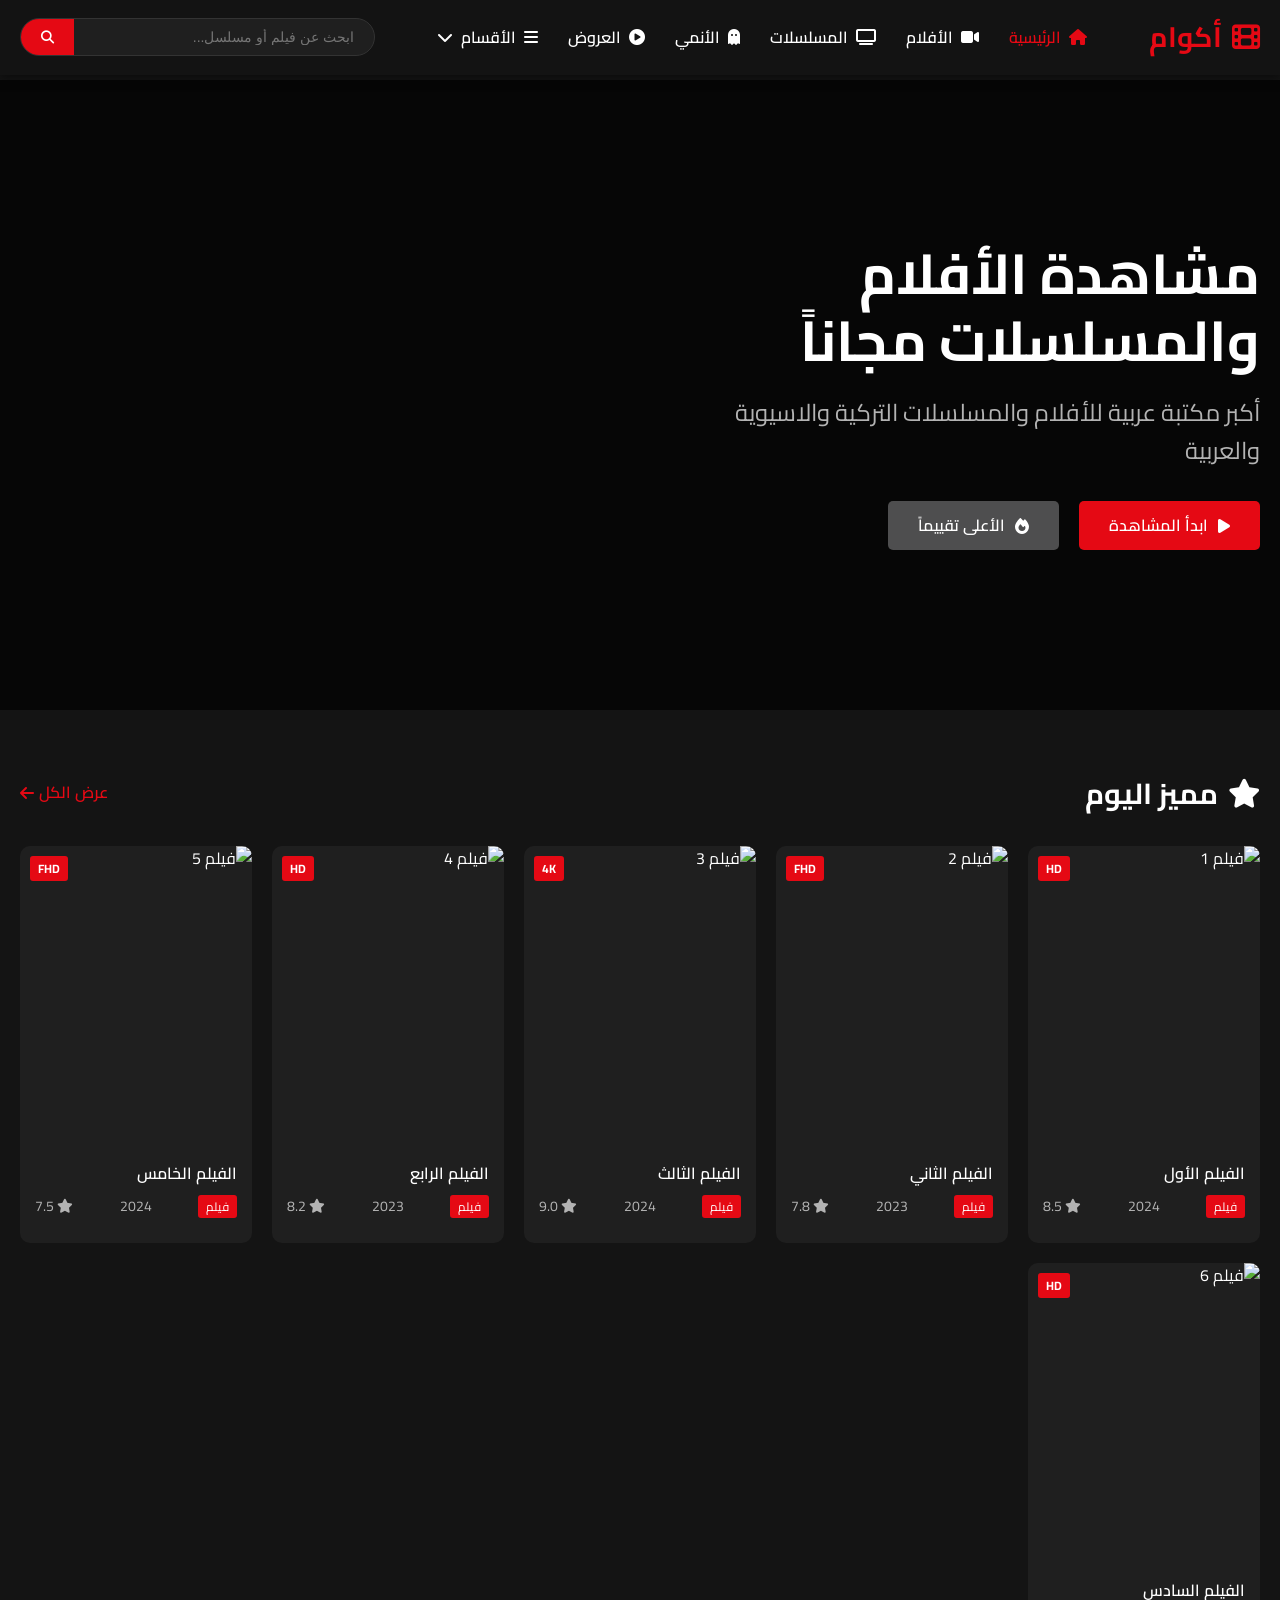
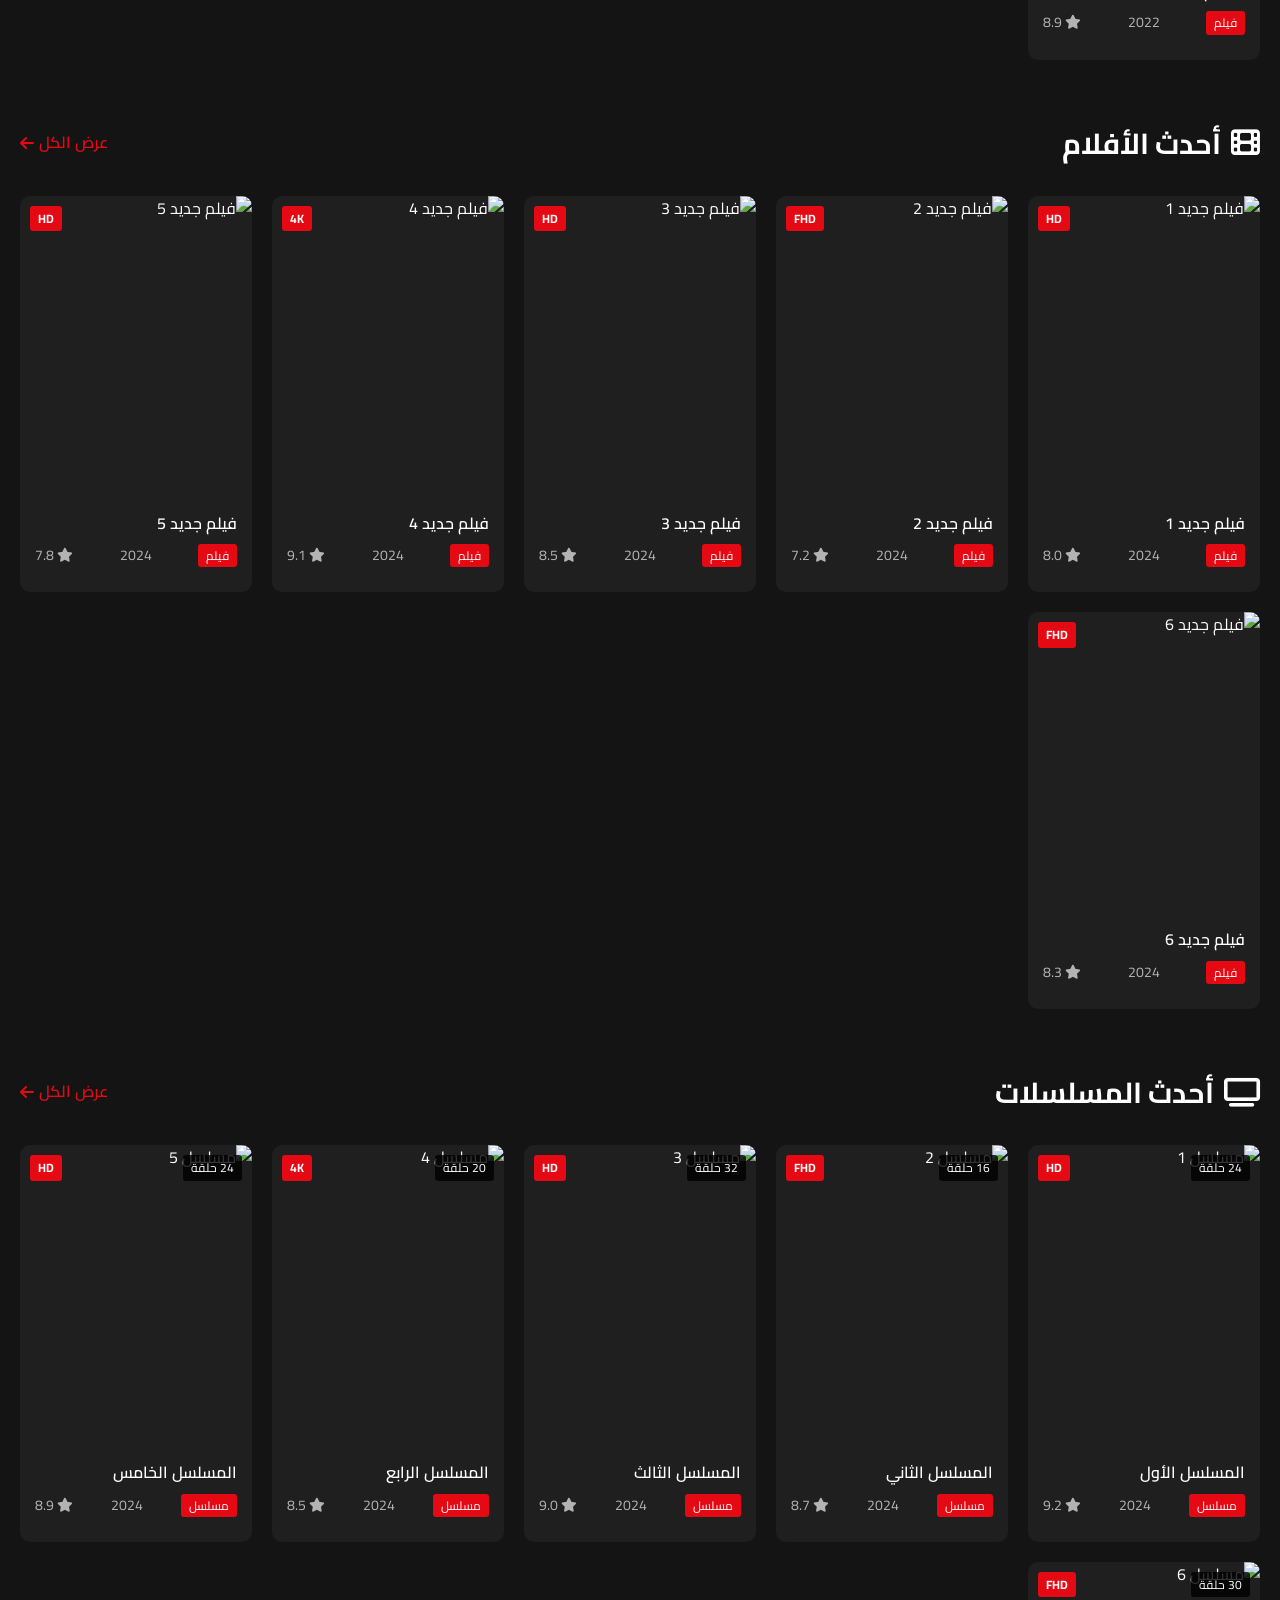
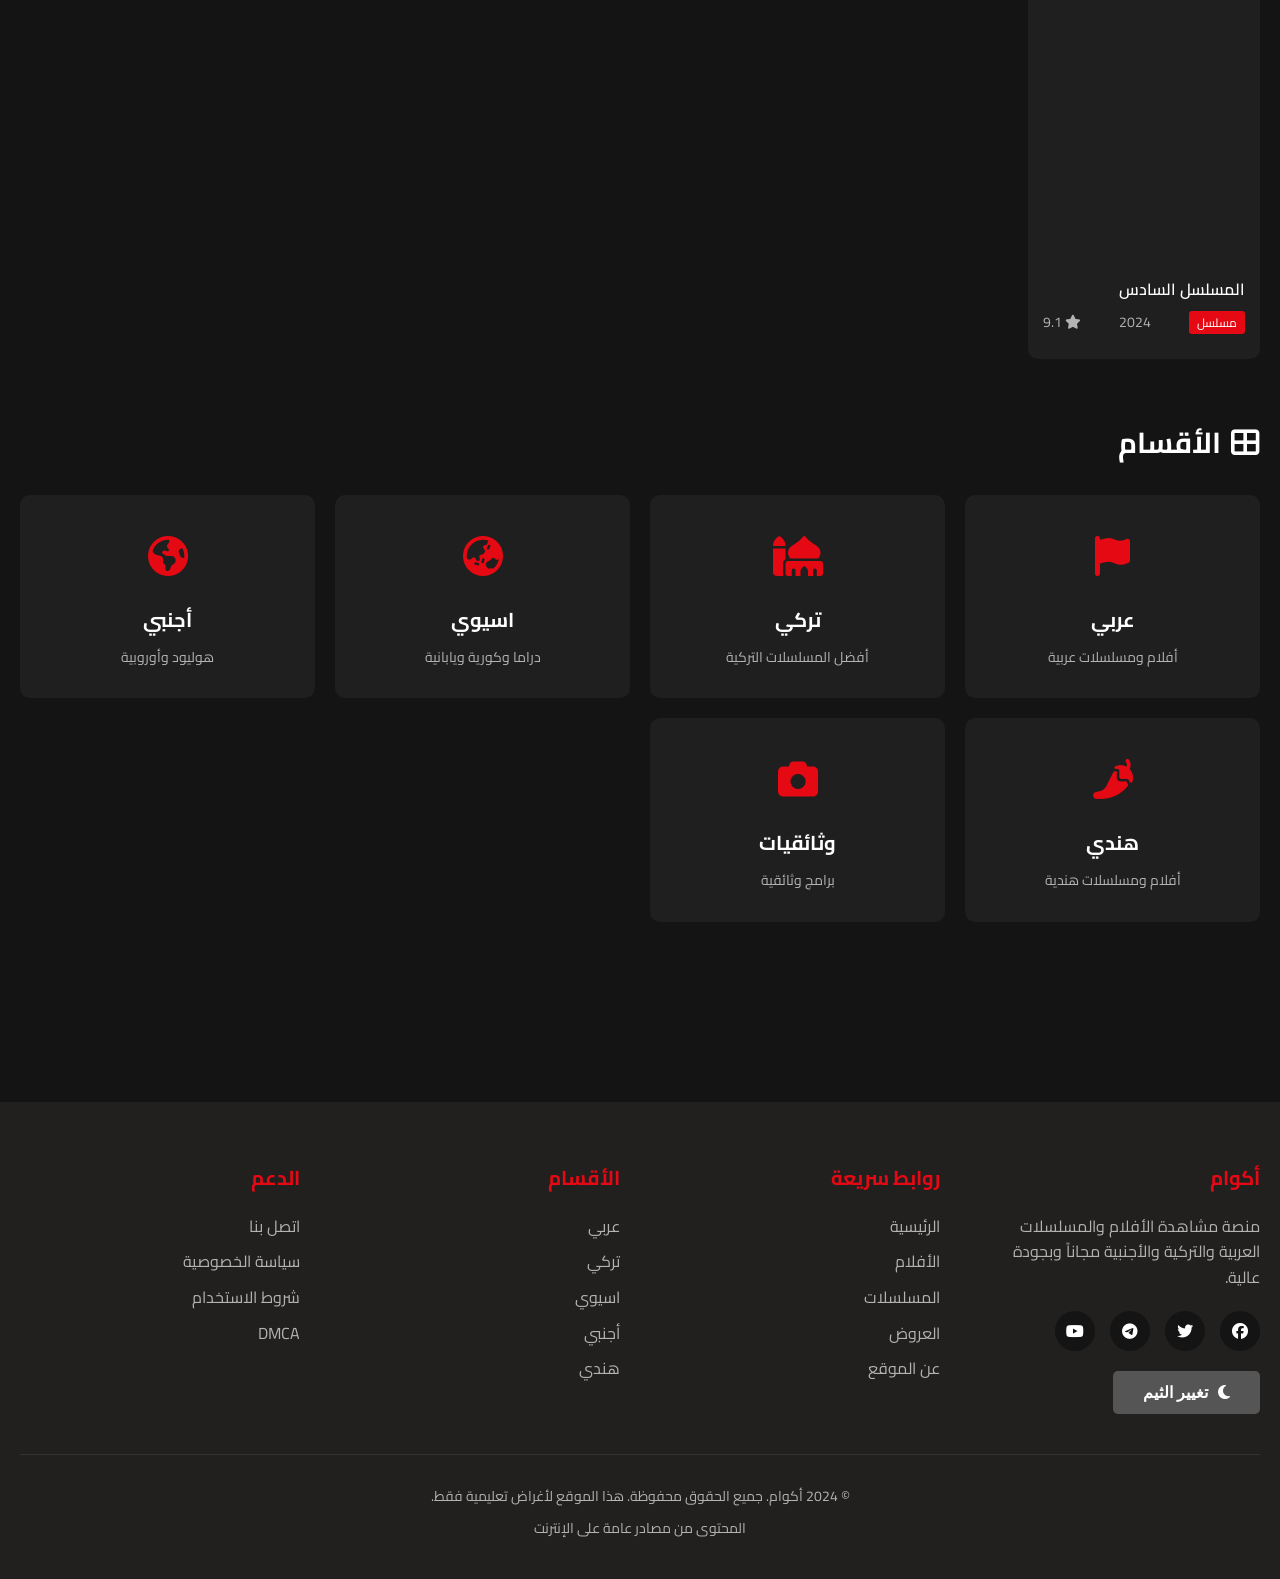
==== index.html @ c6c0f763 "Add files via upload" ====
<!DOCTYPE html>
<html lang="ar" dir="rtl">
<head>
    <meta charset="UTF-8">
    <meta name="viewport" content="width=device-width, initial-scale=1.0">
    <title>أكوام - مشاهدة الأفلام والمسلسلات مجاناً</title>
    <link rel="stylesheet" href="css/style.css">
    <link rel="stylesheet" href="css/responsive.css">
    <link rel="stylesheet" href="https://cdnjs.cloudflare.com/ajax/libs/font-awesome/6.4.0/css/all.min.css">
    <link href="https://fonts.googleapis.com/css2?family=Cairo:wght@300;400;600;700&display=swap" rel="stylesheet">
    <link rel="icon" href="assets/images/favicon.ico" type="image/x-icon">
</head>
<body>
    <!-- Header -->
    <header class="header">
        <nav class="navbar">
            <div class="container">
                <div class="nav-brand">
                    <a href="index.html" class="logo">
                        <i class="fas fa-film"></i>
                        <span>أكوام</span>
                    </a>
                </div>
                
                <div class="nav-menu">
                    <ul class="nav-links">
                        <li><a href="index.html" class="active"><i class="fas fa-home"></i> الرئيسية</a></li>
                        <li><a href="movies.html"><i class="fas fa-video"></i> الأفلام</a></li>
                        <li><a href="series.html"><i class="fas fa-tv"></i> المسلسلات</a></li>
                        <li><a href="anime.html"><i class="fas fa-ghost"></i> الأنمي</a></li>
                        <li><a href="shows.html"><i class="fas fa-play-circle"></i> العروض</a></li>
                        <li class="dropdown">
                            <a href="#"><i class="fas fa-bars"></i> الأقسام <i class="fas fa-chevron-down"></i></a>
                            <div class="dropdown-content">
                                <a href="category.html?cat=arabic">عربي</a>
                                <a href="category.html?cat=turkish">تركي</a>
                                <a href="category.html?cat=asian">اسيوي</a>
                                <a href="category.html?cat=foreign">أجنبي</a>
                                <a href="category.html?cat=indian">هندي</a>
                            </div>
                        </li>
                    </ul>
                </div>
                
                <div class="nav-search">
                    <div class="search-box">
                        <input type="text" id="searchInput" placeholder="ابحث عن فيلم أو مسلسل...">
                        <button onclick="search()"><i class="fas fa-search"></i></button>
                    </div>
                </div>
                
                <button class="mobile-toggle" onclick="toggleMenu()">
                    <i class="fas fa-bars"></i>
                </button>
            </div>
        </nav>
    </header>

    <!-- Hero Section -->
    <section class="hero">
        <div class="hero-slider">
            <div class="slide active">
                <div class="slide-content">
                    <h1 class="hero-title">مشاهدة الأفلام والمسلسلات مجاناً</h1>
                    <p class="hero-subtitle">أكبر مكتبة عربية للأفلام والمسلسلات التركية والاسيوية والعربية</p>
                    <div class="hero-buttons">
                        <a href="movies.html" class="btn btn-primary"><i class="fas fa-play"></i> ابدأ المشاهدة</a>
                        <a href="#trending" class="btn btn-secondary"><i class="fas fa-fire"></i> الأعلى تقييماً</a>
                    </div>
                </div>
            </div>
        </div>
    </section>

    <!-- Main Content -->
    <main class="main-content">
        <div class="container">
            <!-- Featured Movies -->
            <section class="section">
                <div class="section-header">
                    <h2 class="section-title"><i class="fas fa-star"></i> مميز اليوم</h2>
                    <a href="movies.html?filter=featured" class="view-all">عرض الكل <i class="fas fa-arrow-left"></i></a>
                </div>
                <div class="movies-grid">
                    <!-- Movie 1 -->
                    <div class="movie-card">
                        <a href="watch.html?id=1">
                            <div class="movie-poster">
                                <img src="https://via.placeholder.com/300x450/CCCCCC/333333?text=فيلم+1" alt="فيلم 1">
                                <div class="movie-overlay">
                                    <i class="fas fa-play"></i>
                                </div>
                                <span class="movie-quality">HD</span>
                            </div>
                            <div class="movie-info">
                                <h3 class="movie-title">الفيلم الأول</h3>
                                <div class="movie-meta">
                                    <span class="movie-type">فيلم</span>
                                    <span>2024</span>
                                    <span><i class="fas fa-star"></i> 8.5</span>
                                </div>
                            </div>
                        </a>
                    </div>
                    
                    <!-- Movie 2 -->
                    <div class="movie-card">
                        <a href="watch.html?id=2">
                            <div class="movie-poster">
                                <img src="https://via.placeholder.com/300x450/CCCCCC/333333?text=فيلم+2" alt="فيلم 2">
                                <div class="movie-overlay">
                                    <i class="fas fa-play"></i>
                                </div>
                                <span class="movie-quality">FHD</span>
                            </div>
                            <div class="movie-info">
                                <h3 class="movie-title">الفيلم الثاني</h3>
                                <div class="movie-meta">
                                    <span class="movie-type">فيلم</span>
                                    <span>2023</span>
                                    <span><i class="fas fa-star"></i> 7.8</span>
                                </div>
                            </div>
                        </a>
                    </div>
                    
                    <!-- Movie 3 -->
                    <div class="movie-card">
                        <a href="watch.html?id=3">
                            <div class="movie-poster">
                                <img src="https://via.placeholder.com/300x450/CCCCCC/333333?text=فيلم+3" alt="فيلم 3">
                                <div class="movie-overlay">
                                    <i class="fas fa-play"></i>
                                </div>
                                <span class="movie-quality">4K</span>
                            </div>
                            <div class="movie-info">
                                <h3 class="movie-title">الفيلم الثالث</h3>
                                <div class="movie-meta">
                                    <span class="movie-type">فيلم</span>
                                    <span>2024</span>
                                    <span><i class="fas fa-star"></i> 9.0</span>
                                </div>
                            </div>
                        </a>
                    </div>
                    
                    <!-- Movie 4 -->
                    <div class="movie-card">
                        <a href="watch.html?id=4">
                            <div class="movie-poster">
                                <img src="https://via.placeholder.com/300x450/CCCCCC/333333?text=فيلم+4" alt="فيلم 4">
                                <div class="movie-overlay">
                                    <i class="fas fa-play"></i>
                                </div>
                                <span class="movie-quality">HD</span>
                            </div>
                            <div class="movie-info">
                                <h3 class="movie-title">الفيلم الرابع</h3>
                                <div class="movie-meta">
                                    <span class="movie-type">فيلم</span>
                                    <span>2023</span>
                                    <span><i class="fas fa-star"></i> 8.2</span>
                                </div>
                            </div>
                        </a>
                    </div>
                    
                    <!-- Movie 5 -->
                    <div class="movie-card">
                        <a href="watch.html?id=5">
                            <div class="movie-poster">
                                <img src="https://via.placeholder.com/300x450/CCCCCC/333333?text=فيلم+5" alt="فيلم 5">
                                <div class="movie-overlay">
                                    <i class="fas fa-play"></i>
                                </div>
                                <span class="movie-quality">FHD</span>
                            </div>
                            <div class="movie-info">
                                <h3 class="movie-title">الفيلم الخامس</h3>
                                <div class="movie-meta">
                                    <span class="movie-type">فيلم</span>
                                    <span>2024</span>
                                    <span><i class="fas fa-star"></i> 7.5</span>
                                </div>
                            </div>
                        </a>
                    </div>
                    
                    <!-- Movie 6 -->
                    <div class="movie-card">
                        <a href="watch.html?id=6">
                            <div class="movie-poster">
                                <img src="https://via.placeholder.com/300x450/CCCCCC/333333?text=فيلم+6" alt="فيلم 6">
                                <div class="movie-overlay">
                                    <i class="fas fa-play"></i>
                                </div>
                                <span class="movie-quality">HD</span>
                            </div>
                            <div class="movie-info">
                                <h3 class="movie-title">الفيلم السادس</h3>
                                <div class="movie-meta">
                                    <span class="movie-type">فيلم</span>
                                    <span>2022</span>
                                    <span><i class="fas fa-star"></i> 8.9</span>
                                </div>
                            </div>
                        </a>
                    </div>
                </div>
            </section>

            <!-- Latest Movies -->
            <section class="section">
                <div class="section-header">
                    <h2 class="section-title"><i class="fas fa-film"></i> أحدث الأفلام</h2>
                    <a href="movies.html" class="view-all">عرض الكل <i class="fas fa-arrow-left"></i></a>
                </div>
                <div class="movies-grid">
                    <!-- Repeat 6 movie cards similar to above -->
                    <div class="movie-card">
                        <a href="watch.html?id=7">
                            <div class="movie-poster">
                                <img src="https://via.placeholder.com/300x450/CCCCCC/333333?text=فيلم+جديد+1" alt="فيلم جديد 1">
                                <div class="movie-overlay">
                                    <i class="fas fa-play"></i>
                                </div>
                                <span class="movie-quality">HD</span>
                            </div>
                            <div class="movie-info">
                                <h3 class="movie-title">فيلم جديد 1</h3>
                                <div class="movie-meta">
                                    <span class="movie-type">فيلم</span>
                                    <span>2024</span>
                                    <span><i class="fas fa-star"></i> 8.0</span>
                                </div>
                            </div>
                        </a>
                    </div>
                    
                    <div class="movie-card">
                        <a href="watch.html?id=8">
                            <div class="movie-poster">
                                <img src="https://via.placeholder.com/300x450/CCCCCC/333333?text=فيلم+جديد+2" alt="فيلم جديد 2">
                                <div class="movie-overlay">
                                    <i class="fas fa-play"></i>
                                </div>
                                <span class="movie-quality">FHD</span>
                            </div>
                            <div class="movie-info">
                                <h3 class="movie-title">فيلم جديد 2</h3>
                                <div class="movie-meta">
                                    <span class="movie-type">فيلم</span>
                                    <span>2024</span>
                                    <span><i class="fas fa-star"></i> 7.2</span>
                                </div>
                            </div>
                        </a>
                    </div>
                    
                    <div class="movie-card">
                        <a href="watch.html?id=9">
                            <div class="movie-poster">
                                <img src="https://via.placeholder.com/300x450/CCCCCC/333333?text=فيلم+جديد+3" alt="فيلم جديد 3">
                                <div class="movie-overlay">
                                    <i class="fas fa-play"></i>
                                </div>
                                <span class="movie-quality">HD</span>
                            </div>
                            <div class="movie-info">
                                <h3 class="movie-title">فيلم جديد 3</h3>
                                <div class="movie-meta">
                                    <span class="movie-type">فيلم</span>
                                    <span>2024</span>
                                    <span><i class="fas fa-star"></i> 8.5</span>
                                </div>
                            </div>
                        </a>
                    </div>
                    
                    <div class="movie-card">
                        <a href="watch.html?id=10">
                            <div class="movie-poster">
                                <img src="https://via.placeholder.com/300x450/CCCCCC/333333?text=فيلم+جديد+4" alt="فيلم جديد 4">
                                <div class="movie-overlay">
                                    <i class="fas fa-play"></i>
                                </div>
                                <span class="movie-quality">4K</span>
                            </div>
                            <div class="movie-info">
                                <h3 class="movie-title">فيلم جديد 4</h3>
                                <div class="movie-meta">
                                    <span class="movie-type">فيلم</span>
                                    <span>2024</span>
                                    <span><i class="fas fa-star"></i> 9.1</span>
                                </div>
                            </div>
                        </a>
                    </div>
                    
                    <div class="movie-card">
                        <a href="watch.html?id=11">
                            <div class="movie-poster">
                                <img src="https://via.placeholder.com/300x450/CCCCCC/333333?text=فيلم+جديد+5" alt="فيلم جديد 5">
                                <div class="movie-overlay">
                                    <i class="fas fa-play"></i>
                                </div>
                                <span class="movie-quality">HD</span>
                            </div>
                            <div class="movie-info">
                                <h3 class="movie-title">فيلم جديد 5</h3>
                                <div class="movie-meta">
                                    <span class="movie-type">فيلم</span>
                                    <span>2024</span>
                                    <span><i class="fas fa-star"></i> 7.8</span>
                                </div>
                            </div>
                        </a>
                    </div>
                    
                    <div class="movie-card">
                        <a href="watch.html?id=12">
                            <div class="movie-poster">
                                <img src="https://via.placeholder.com/300x450/CCCCCC/333333?text=فيلم+جديد+6" alt="فيلم جديد 6">
                                <div class="movie-overlay">
                                    <i class="fas fa-play"></i>
                                </div>
                                <span class="movie-quality">FHD</span>
                            </div>
                            <div class="movie-info">
                                <h3 class="movie-title">فيلم جديد 6</h3>
                                <div class="movie-meta">
                                    <span class="movie-type">فيلم</span>
                                    <span>2024</span>
                                    <span><i class="fas fa-star"></i> 8.3</span>
                                </div>
                            </div>
                        </a>
                    </div>
                </div>
            </section>

            <!-- Latest Series -->
            <section class="section">
                <div class="section-header">
                    <h2 class="section-title"><i class="fas fa-tv"></i> أحدث المسلسلات</h2>
                    <a href="series.html" class="view-all">عرض الكل <i class="fas fa-arrow-left"></i></a>
                </div>
                <div class="movies-grid">
                    <!-- Series cards similar to movies -->
                    <div class="movie-card">
                        <a href="watch.html?id=13">
                            <div class="movie-poster">
                                <img src="https://via.placeholder.com/300x450/CCCCCC/333333?text=مسلسل+1" alt="مسلسل 1">
                                <div class="movie-overlay">
                                    <i class="fas fa-play"></i>
                                </div>
                                <span class="movie-quality">HD</span>
                                <span class="movie-episodes">24 حلقة</span>
                            </div>
                            <div class="movie-info">
                                <h3 class="movie-title">المسلسل الأول</h3>
                                <div class="movie-meta">
                                    <span class="movie-type">مسلسل</span>
                                    <span>2024</span>
                                    <span><i class="fas fa-star"></i> 9.2</span>
                                </div>
                            </div>
                        </a>
                    </div>
                    
                    <div class="movie-card">
                        <a href="watch.html?id=14">
                            <div class="movie-poster">
                                <img src="https://via.placeholder.com/300x450/CCCCCC/333333?text=مسلسل+2" alt="مسلسل 2">
                                <div class="movie-overlay">
                                    <i class="fas fa-play"></i>
                                </div>
                                <span class="movie-quality">FHD</span>
                                <span class="movie-episodes">16 حلقة</span>
                            </div>
                            <div class="movie-info">
                                <h3 class="movie-title">المسلسل الثاني</h3>
                                <div class="movie-meta">
                                    <span class="movie-type">مسلسل</span>
                                    <span>2024</span>
                                    <span><i class="fas fa-star"></i> 8.7</span>
                                </div>
                            </div>
                        </a>
                    </div>
                    
                    <div class="movie-card">
                        <a href="watch.html?id=15">
                            <div class="movie-poster">
                                <img src="https://via.placeholder.com/300x450/CCCCCC/333333?text=مسلسل+3" alt="مسلسل 3">
                                <div class="movie-overlay">
                                    <i class="fas fa-play"></i>
                                </div>
                                <span class="movie-quality">HD</span>
                                <span class="movie-episodes">32 حلقة</span>
                            </div>
                            <div class="movie-info">
                                <h3 class="movie-title">المسلسل الثالث</h3>
                                <div class="movie-meta">
                                    <span class="movie-type">مسلسل</span>
                                    <span>2024</span>
                                    <span><i class="fas fa-star"></i> 9.0</span>
                                </div>
                            </div>
                        </a>
                    </div>
                    
                    <div class="movie-card">
                        <a href="watch.html?id=16">
                            <div class="movie-poster">
                                <img src="https://via.placeholder.com/300x450/CCCCCC/333333?text=مسلسل+4" alt="مسلسل 4">
                                <div class="movie-overlay">
                                    <i class="fas fa-play"></i>
                                </div>
                                <span class="movie-quality">4K</span>
                                <span class="movie-episodes">20 حلقة</span>
                            </div>
                            <div class="movie-info">
                                <h3 class="movie-title">المسلسل الرابع</h3>
                                <div class="movie-meta">
                                    <span class="movie-type">مسلسل</span>
                                    <span>2024</span>
                                    <span><i class="fas fa-star"></i> 8.5</span>
                                </div>
                            </div>
                        </a>
                    </div>
                    
                    <div class="movie-card">
                        <a href="watch.html?id=17">
                            <div class="movie-poster">
                                <img src="https://via.placeholder.com/300x450/CCCCCC/333333?text=مسلسل+5" alt="مسلسل 5">
                                <div class="movie-overlay">
                                    <i class="fas fa-play"></i>
                                </div>
                                <span class="movie-quality">HD</span>
                                <span class="movie-episodes">24 حلقة</span>
                            </div>
                            <div class="movie-info">
                                <h3 class="movie-title">المسلسل الخامس</h3>
                                <div class="movie-meta">
                                    <span class="movie-type">مسلسل</span>
                                    <span>2024</span>
                                    <span><i class="fas fa-star"></i> 8.9</span>
                                </div>
                            </div>
                        </a>
                    </div>
                    
                    <div class="movie-card">
                        <a href="watch.html?id=18">
                            <div class="movie-poster">
                                <img src="https://via.placeholder.com/300x450/CCCCCC/333333?text=مسلسل+6" alt="مسلسل 6">
                                <div class="movie-overlay">
                                    <i class="fas fa-play"></i>
                                </div>
                                <span class="movie-quality">FHD</span>
                                <span class="movie-episodes">30 حلقة</span>
                            </div>
                            <div class="movie-info">
                                <h3 class="movie-title">المسلسل السادس</h3>
                                <div class="movie-meta">
                                    <span class="movie-type">مسلسل</span>
                                    <span>2024</span>
                                    <span><i class="fas fa-star"></i> 9.1</span>
                                </div>
                            </div>
                        </a>
                    </div>
                </div>
            </section>

            <!-- Categories -->
            <section class="section">
                <div class="section-header">
                    <h2 class="section-title"><i class="fas fa-th-large"></i> الأقسام</h2>
                </div>
                <div class="categories-grid">
                    <a href="category.html?cat=arabic" class="category-card">
                        <div class="category-icon">
                            <i class="fas fa-flag"></i>
                        </div>
                        <h3>عربي</h3>
                        <p>أفلام ومسلسلات عربية</p>
                    </a>
                    
                    <a href="category.html?cat=turkish" class="category-card">
                        <div class="category-icon">
                            <i class="fas fa-mosque"></i>
                        </div>
                        <h3>تركي</h3>
                        <p>أفضل المسلسلات التركية</p>
                    </a>
                    
                    <a href="category.html?cat=asian" class="category-card">
                        <div class="category-icon">
                            <i class="fas fa-globe-asia"></i>
                        </div>
                        <h3>اسيوي</h3>
                        <p>دراما وكورية ويابانية</p>
                    </a>
                    
                    <a href="category.html?cat=foreign" class="category-card">
                        <div class="category-icon">
                            <i class="fas fa-globe-americas"></i>
                        </div>
                        <h3>أجنبي</h3>
                        <p>هوليود وأوروبية</p>
                    </a>
                    
                    <a href="category.html?cat=indian" class="category-card">
                        <div class="category-icon">
                            <i class="fas fa-pepper-hot"></i>
                        </div>
                        <h3>هندي</h3>
                        <p>أفلام ومسلسلات هندية</p>
                    </a>
                    
                    <a href="category.html?cat=documentary" class="category-card">
                        <div class="category-icon">
                            <i class="fas fa-camera"></i>
                        </div>
                        <h3>وثائقيات</h3>
                        <p>برامج وثائقية</p>
                    </a>
                </div>
            </section>
        </div>
    </main>

    <!-- Footer -->
    <footer class="footer">
        <div class="container">
            <div class="footer-content">
                <div class="footer-section">
                    <h3>أكوام</h3>
                    <p>منصة مشاهدة الأفلام والمسلسلات العربية والتركية والأجنبية مجاناً وبجودة عالية.</p>
                    <div class="social-links">
                        <a href="#"><i class="fab fa-facebook"></i></a>
                        <a href="#"><i class="fab fa-twitter"></i></a>
                        <a href="#"><i class="fab fa-telegram"></i></a>
                        <a href="#"><i class="fab fa-youtube"></i></a>
                    </div>
                </div>
                
                <div class="footer-section">
                    <h3>روابط سريعة</h3>
                    <ul>
                        <li><a href="index.html">الرئيسية</a></li>
                        <li><a href="movies.html">الأفلام</a></li>
                        <li><a href="series.html">المسلسلات</a></li>
                        <li><a href="shows.html">العروض</a></li>
                        <li><a href="about.html">عن الموقع</a></li>
                    </ul>
                </div>
                
                <div class="footer-section">
                    <h3>الأقسام</h3>
                    <ul>
                        <li><a href="category.html?cat=arabic">عربي</a></li>
                        <li><a href="category.html?cat=turkish">تركي</a></li>
                        <li><a href="category.html?cat=asian">اسيوي</a></li>
                        <li><a href="category.html?cat=foreign">أجنبي</a></li>
                        <li><a href="category.html?cat=indian">هندي</a></li>
                    </ul>
                </div>
                
                <div class="footer-section">
                    <h3>الدعم</h3>
                    <ul>
                        <li><a href="contact.html">اتصل بنا</a></li>
                        <li><a href="privacy.html">سياسة الخصوصية</a></li>
                        <li><a href="terms.html">شروط الاستخدام</a></li>
                        <li><a href="dmca.html">DMCA</a></li>
                    </ul>
                </div>
            </div>
            
            <div class="footer-bottom">
                <p>© 2024 أكوام. جميع الحقوق محفوظة. هذا الموقع لأغراض تعليمية فقط.</p>
                <p>المحتوى من مصادر عامة على الإنترنت</p>
            </div>
        </div>
    </footer>

    <!-- JavaScript -->
    <script src="js/main.js"></script>
    <script>
        // Simple search function
        function search() {
            const query = document.getElementById('searchInput').value;
            if (query.trim() !== '') {
                window.location.href = `search.html?q=${encodeURIComponent(query)}`;
            }
        }
        
        // Enter key search
        document.getElementById('searchInput').addEventListener('keypress', function(e) {
            if (e.key === 'Enter') {
                search();
            }
        });
    </script>
</body>
</html>
---- css/style.css ----
/* Reset & Base Styles */
* {
    margin: 0;
    padding: 0;
    box-sizing: border-box;
}

:root {
    --primary-color: #e50914;
    --primary-dark: #b81d24;
    --secondary-color: #221f1f;
    --text-color: #ffffff;
    --text-secondary: #b3b3b3;
    --bg-dark: #141414;
    --bg-light: #1f1f1f;
    --border-color: #333333;
    --success-color: #46d369;
    --font-family: 'Cairo', sans-serif;
}

body {
    font-family: var(--font-family);
    background-color: var(--bg-dark);
    color: var(--text-color);
    line-height: 1.6;
    direction: rtl;
}

.container {
    width: 100%;
    max-width: 1400px;
    margin: 0 auto;
    padding: 0 20px;
}

a {
    text-decoration: none;
    color: inherit;
}

ul {
    list-style: none;
}

/* Header & Navigation */
.header {
    background-color: rgba(20, 20, 20, 0.95);
    position: fixed;
    top: 0;
    width: 100%;
    z-index: 1000;
    box-shadow: 0 2px 10px rgba(0, 0, 0, 0.5);
}

.navbar {
    padding: 15px 0;
}

.navbar .container {
    display: flex;
    align-items: center;
    justify-content: space-between;
}

.logo {
    display: flex;
    align-items: center;
    text-decoration: none;
    color: var(--primary-color);
    font-size: 28px;
    font-weight: 700;
}

.logo i {
    margin-left: 10px;
}

.nav-links {
    display: flex;
    list-style: none;
    gap: 30px;
}

.nav-links a {
    color: var(--text-color);
    text-decoration: none;
    font-size: 16px;
    font-weight: 600;
    transition: color 0.3s;
    display: flex;
    align-items: center;
    gap: 8px;
}

.nav-links a:hover,
.nav-links a.active {
    color: var(--primary-color);
}

.dropdown {
    position: relative;
}

.dropdown-content {
    display: none;
    position: absolute;
    background-color: var(--bg-light);
    min-width: 200px;
    box-shadow: 0 8px 16px rgba(0,0,0,0.3);
    z-index: 1;
    border-radius: 5px;
    top: 100%;
    right: 0;
}

.dropdown-content a {
    color: var(--text-color);
    padding: 12px 16px;
    text-decoration: none;
    display: block;
    border-bottom: 1px solid var(--border-color);
}

.dropdown-content a:last-child {
    border-bottom: none;
}

.dropdown-content a:hover {
    background-color: var(--primary-color);
}

.dropdown:hover .dropdown-content {
    display: block;
}

.search-box {
    display: flex;
    background: var(--bg-light);
    border-radius: 30px;
    overflow: hidden;
    border: 1px solid var(--border-color);
}

.search-box input {
    background: transparent;
    border: none;
    padding: 10px 20px;
    color: var(--text-color);
    width: 300px;
    font-size: 14px;
}

.search-box input:focus {
    outline: none;
}

.search-box button {
    background: var(--primary-color);
    border: none;
    color: white;
    padding: 10px 20px;
    cursor: pointer;
    transition: background 0.3s;
}

.search-box button:hover {
    background: var(--primary-dark);
}

.mobile-toggle {
    display: none;
    background: none;
    border: none;
    color: var(--text-color);
    font-size: 24px;
    cursor: pointer;
    padding: 5px;
}

/* Hero Section */
.hero {
    margin-top: 80px;
    height: 70vh;
    min-height: 500px;
    background: linear-gradient(rgba(0,0,0,0.7), rgba(0,0,0,0.7)), url('https://via.placeholder.com/1920x800');
    background-size: cover;
    background-position: center;
    display: flex;
    align-items: center;
}

.hero-slider {
    width: 100%;
}

.slide {
    display: none;
}

.slide.active {
    display: block;
}

.slide-content {
    max-width: 600px;
    padding: 0 20px;
}

.hero-title {
    font-size: 3.5rem;
    font-weight: 700;
    margin-bottom: 20px;
    line-height: 1.2;
}

.hero-subtitle {
    font-size: 1.5rem;
    margin-bottom: 30px;
    color: var(--text-secondary);
}

.hero-buttons {
    display: flex;
    gap: 20px;
}

/* Buttons */
.btn {
    padding: 12px 30px;
    border-radius: 5px;
    text-decoration: none;
    font-weight: 600;
    display: inline-flex;
    align-items: center;
    gap: 10px;
    transition: all 0.3s;
    border: none;
    cursor: pointer;
    font-size: 16px;
}

.btn-primary {
    background-color: var(--primary-color);
    color: white;
}

.btn-primary:hover {
    background-color: var(--primary-dark);
    transform: translateY(-2px);
}

.btn-secondary {
    background-color: rgba(109, 109, 110, 0.7);
    color: white;
}

.btn-secondary:hover {
    background-color: rgba(109, 109, 110, 0.9);
    transform: translateY(-2px);
}

/* Main Content */
.main-content {
    padding: 60px 0;
}

.section {
    margin-bottom: 60px;
}

.section-header {
    display: flex;
    justify-content: space-between;
    align-items: center;
    margin-bottom: 30px;
}

.section-title {
    font-size: 1.8rem;
    font-weight: 700;
    display: flex;
    align-items: center;
    gap: 10px;
}

.view-all {
    color: var(--primary-color);
    text-decoration: none;
    display: flex;
    align-items: center;
    gap: 5px;
    font-weight: 600;
    transition: color 0.3s;
}

.view-all:hover {
    color: var(--primary-dark);
}

/* Page Header */
.page-header {
    text-align: center;
    margin-bottom: 40px;
    padding: 40px 0;
    background: var(--bg-light);
    border-radius: 10px;
}

.page-header h1 {
    font-size: 2.5rem;
    margin-bottom: 15px;
    display: flex;
    align-items: center;
    justify-content: center;
    gap: 15px;
}

.page-header p {
    color: var(--text-secondary);
    font-size: 1.2rem;
}

/* Movies Grid */
.movies-grid {
    display: grid;
    grid-template-columns: repeat(auto-fill, minmax(200px, 1fr));
    gap: 20px;
}

.movie-card {
    background: var(--bg-light);
    border-radius: 10px;
    overflow: hidden;
    transition: transform 0.3s, box-shadow 0.3s;
    position: relative;
}

.movie-card:hover {
    transform: translateY(-10px);
    box-shadow: 0 10px 20px rgba(0, 0, 0, 0.5);
}

.movie-poster {
    width: 100%;
    height: 300px;
    position: relative;
    overflow: hidden;
}

.movie-poster img {
    width: 100%;
    height: 100%;
    object-fit: cover;
    transition: transform 0.3s;
}

.movie-card:hover .movie-poster img {
    transform: scale(1.1);
}

.movie-overlay {
    position: absolute;
    top: 0;
    left: 0;
    width: 100%;
    height: 100%;
    background: rgba(0, 0, 0, 0.7);
    display: flex;
    align-items: center;
    justify-content: center;
    opacity: 0;
    transition: opacity 0.3s;
}

.movie-card:hover .movie-overlay {
    opacity: 1;
}

.movie-overlay i {
    font-size: 50px;
    color: white;
}

.movie-quality {
    position: absolute;
    top: 10px;
    left: 10px;
    background: var(--primary-color);
    color: white;
    padding: 3px 8px;
    border-radius: 3px;
    font-size: 12px;
    font-weight: bold;
}

.movie-episodes {
    position: absolute;
    top: 10px;
    right: 10px;
    background: rgba(0, 0, 0, 0.8);
    color: white;
    padding: 3px 8px;
    border-radius: 3px;
    font-size: 12px;
}

.movie-info {
    padding: 15px;
}

.movie-title {
    font-size: 16px;
    font-weight: 600;
    margin-bottom: 8px;
    white-space: nowrap;
    overflow: hidden;
    text-overflow: ellipsis;
}

.movie-meta {
    display: flex;
    justify-content: space-between;
    color: var(--text-secondary);
    font-size: 14px;
    margin-bottom: 10px;
}

.movie-type {
    background: var(--primary-color);
    color: white;
    padding: 2px 8px;
    border-radius: 3px;
    font-size: 12px;
}

.movie-tags {
    display: flex;
    gap: 5px;
    flex-wrap: wrap;
}

.movie-tag {
    background: var(--bg-dark);
    color: var(--text-secondary);
    padding: 2px 8px;
    border-radius: 3px;
    font-size: 11px;
}

/* Categories Grid */
.categories-grid {
    display: grid;
    grid-template-columns: repeat(auto-fill, minmax(250px, 1fr));
    gap: 20px;
}

.category-card {
    background: var(--bg-light);
    padding: 30px;
    border-radius: 10px;
    text-align: center;
    text-decoration: none;
    color: var(--text-color);
    transition: transform 0.3s, background 0.3s;
}

.category-card:hover {
    background: var(--primary-color);
    transform: translateY(-5px);
}

.category-icon {
    font-size: 40px;
    margin-bottom: 15px;
    color: var(--primary-color);
}

.category-card:hover .category-icon {
    color: white;
}

.category-card h3 {
    font-size: 20px;
    margin-bottom: 10px;
}

.category-card p {
    color: var(--text-secondary);
    font-size: 14px;
}

.category-card:hover p {
    color: white;
}

/* Filters */
.filters-section {
    background: var(--bg-light);
    padding: 30px;
    border-radius: 10px;
    margin-bottom: 40px;
}

.filters {
    display: grid;
    grid-template-columns: repeat(auto-fit, minmax(200px, 1fr));
    gap: 20px;
    align-items: end;
}

.filter-group {
    display: flex;
    flex-direction: column;
    gap: 8px;
}

.filter-group label {
    color: var(--text-color);
    font-weight: 600;
    display: flex;
    align-items: center;
    gap: 8px;
}

.filter-select {
    background: var(--bg-dark);
    color: var(--text-color);
    border: 1px solid var(--border-color);
    padding: 10px;
    border-radius: 5px;
    font-size: 14px;
    cursor: pointer;
}

.filter-select:focus {
    outline: none;
    border-color: var(--primary-color);
}

.sort-options {
    display: flex;
    align-items: center;
    gap: 10px;
}

.sort-select {
    background: var(--bg-dark);
    color: var(--text-color);
    border: 1px solid var(--border-color);
    padding: 8px 15px;
    border-radius: 5px;
    font-size: 14px;
    cursor: pointer;
}

/* Pagination */
.pagination {
    display: flex;
    justify-content: center;
    gap: 10px;
    margin-top: 40px;
}

.pagination-btn {
    padding: 10px 15px;
    background: var(--bg-light);
    border: 1px solid var(--border-color);
    color: var(--text-color);
    border-radius: 5px;
    cursor: pointer;
    transition: all 0.3s;
    display: flex;
    align-items: center;
    gap: 5px;
}

.pagination-btn:hover {
    border-color: var(--primary-color);
    color: var(--primary-color);
}

.pagination-btn.active {
    background: var(--primary-color);
    border-color: var(--primary-color);
    color: white;
}

.pagination-btn.disabled {
    opacity: 0.5;
    cursor: not-allowed;
}

.pagination-btn.disabled:hover {
    border-color: var(--border-color);
    color: var(--text-color);
}

/* Footer */
.footer {
    background: var(--secondary-color);
    padding: 60px 0 30px;
    margin-top: 60px;
}

.footer-content {
    display: grid;
    grid-template-columns: repeat(auto-fit, minmax(250px, 1fr));
    gap: 40px;
    margin-bottom: 40px;
}

.footer-section h3 {
    font-size: 20px;
    margin-bottom: 20px;
    color: var(--primary-color);
}

.footer-section p {
    color: var(--text-secondary);
    margin-bottom: 20px;
}

.footer-section ul {
    list-style: none;
}

.footer-section ul li {
    margin-bottom: 10px;
}

.footer-section ul li a {
    color: var(--text-secondary);
    text-decoration: none;
    transition: color 0.3s;
}

.footer-section ul li a:hover {
    color: var(--primary-color);
}

.social-links {
    display: flex;
    gap: 15px;
}

.social-links a {
    display: inline-flex;
    align-items: center;
    justify-content: center;
    width: 40px;
    height: 40px;
    background: var(--bg-dark);
    border-radius: 50%;
    color: white;
    text-decoration: none;
    transition: background 0.3s;
}

.social-links a:hover {
    background: var(--primary-color);
}

.footer-bottom {
    text-align: center;
    padding-top: 30px;
    border-top: 1px solid var(--border-color);
    color: var(--text-secondary);
    font-size: 14px;
}

.footer-bottom p {
    margin-bottom: 10px;
}

/* Genre Tags */
.genre-tag {
    display: inline-block;
    background: var(--bg-dark);
    color: var(--text-color);
    padding: 5px 15px;
    border-radius: 20px;
    font-size: 14px;
    margin: 5px;
}

/* Loading Spinner */
.loading-spinner {
    display: none;
    text-align: center;
    padding: 40px;
}

.spinner {
    width: 50px;
    height: 50px;
    border: 5px solid var(--border-color);
    border-top: 5px solid var(--primary-color);
    border-radius: 50%;
    animation: spin 1s linear infinite;
    margin: 0 auto 20px;
}

@keyframes spin {
    0% { transform: rotate(0deg); }
    100% { transform: rotate(360deg); }
}
---- css/responsive.css ----
/* Responsive Design */

/* Large devices (desktops, 1200px and up) */
@media (max-width: 1200px) {
    .hero-title {
        font-size: 2.8rem;
    }
    
    .search-box input {
        width: 250px;
    }
}

/* Medium devices (tablets, 992px to 1199px) */
@media (max-width: 992px) {
    .nav-menu {
        display: none;
        position: fixed;
        top: 70px;
        right: -100%;
        width: 80%;
        height: calc(100vh - 70px);
        background: var(--bg-dark);
        transition: right 0.3s ease;
        z-index: 999;
        overflow-y: auto;
        box-shadow: -5px 0 15px rgba(0, 0, 0, 0.3);
        padding: 20px;
    }
    
    .nav-menu.active {
        right: 0;
    }
    
    .nav-links {
        flex-direction: column;
        gap: 0;
        width: 100%;
    }
    
    .nav-links li {
        width: 100%;
        border-bottom: 1px solid var(--border-color);
    }
    
    .nav-links a {
        padding: 15px 0;
        display: block;
        width: 100%;
    }
    
    .dropdown-content {
        position: static;
        box-shadow: none;
        background: var(--bg-light);
        display: none;
        width: 100%;
    }
    
    .dropdown.active .dropdown-content {
        display: block;
    }
    
    .mobile-toggle {
        display: block;
    }
    
    .hero {
        height: 50vh;
        min-height: 400px;
    }
    
    .hero-title {
        font-size: 2.5rem;
    }
    
    .hero-subtitle {
        font-size: 1.2rem;
    }
    
    .movies-grid {
        grid-template-columns: repeat(auto-fill, minmax(180px, 1fr));
    }
    
    .search-box {
        position: absolute;
        top: 100%;
        left: 0;
        width: 100%;
        margin-top: 10px;
        display: none;
    }
    
    .search-box.active {
        display: flex;
    }
    
    .search-box input {
        width: 100%;
    }
}

/* Small devices (landscape phones, 768px to 991px) */
@media (max-width: 768px) {
    .container {
        padding: 0 15px;
    }
    
    .hero {
        height: 40vh;
        min-height: 300px;
        margin-top: 60px;
    }
    
    .hero-title {
        font-size: 2rem;
    }
    
    .hero-subtitle {
        font-size: 1rem;
    }
    
    .hero-buttons {
        flex-direction: column;
        gap: 10px;
    }
    
    .btn {
        width: 100%;
        justify-content: center;
    }
    
    .movies-grid {
        grid-template-columns: repeat(auto-fill, minmax(150px, 1fr));
    }
    
    .movie-poster {
        height: 250px;
    }
    
    .categories-grid {
        grid-template-columns: repeat(2, 1fr);
    }
    
    .section-header {
        flex-direction: column;
        align-items: flex-start;
        gap: 15px;
    }
    
    .view-all {
        align-self: flex-end;
    }
    
    .filters {
        grid-template-columns: 1fr;
    }
    
    .footer-content {
        grid-template-columns: repeat(2, 1fr);
        gap: 30px;
    }
    
    .page-header h1 {
        font-size: 2rem;
    }
}

/* Extra small devices (portrait phones, less than 768px) */
@media (max-width: 576px) {
    .logo span {
        font-size: 20px;
    }
    
    .logo i {
        font-size: 24px;
    }
    
    .hero-title {
        font-size: 1.8rem;
    }
    
    .movies-grid {
        grid-template-columns: repeat(2, 1fr);
        gap: 15px;
    }
    
    .movie-poster {
        height: 200px;
    }
    
    .categories-grid {
        grid-template-columns: 1fr;
    }
    
    .footer-content {
        grid-template-columns: 1fr;
    }
    
    .pagination {
        flex-wrap: wrap;
    }
    
    .page-header {
        padding: 30px 15px;
    }
    
    .page-header h1 {
        font-size: 1.5rem;
    }
    
    .page-header p {
        font-size: 1rem;
    }
}

/* Extra small devices (phones, less than 480px) */
@media (max-width: 480px) {
    .hero-title {
        font-size: 1.5rem;
    }
    
    .section-title {
        font-size: 1.5rem;
    }
    
    .movies-grid {
        grid-template-columns: 1fr;
    }
    
    .movie-poster {
        height: 300px;
    }
    
    .sort-options {
        flex-direction: column;
        align-items: flex-start;
        width: 100%;
    }
    
    .sort-select {
        width: 100%;
    }
}

/* Mobile menu active state */
.mobile-toggle.active i::before {
    content: "\f00d";
}

/* Video player responsive */
@media (max-width: 768px) {
    .video-title {
        font-size: 1.5rem;
    }
    
    .quality-buttons {
        justify-content: center;
    }
    
    .quality-btn {
        padding: 8px 15px;
        font-size: 14px;
    }
    
    .episodes-grid {
        grid-template-columns: repeat(4, 1fr);
    }
    
    .video-controls {
        justify-content: center;
    }
    
    .video-controls button {
        width: 100%;
        justify-content: center;
    }
}

/* Hide dropdown arrow on mobile */
@media (max-width: 992px) {
    .dropdown > a i.fa-chevron-down {
        display: none;
    }
}

/* Adjust header for mobile */
@media (max-width: 992px) {
    .navbar {
        padding: 10px 0;
    }
    
    .header {
        position: fixed;
        top: 0;
        width: 100%;
    }
    
    .main-content {
        padding-top: 20px;
    }
}

/* Improve touch targets on mobile */
@media (max-width: 768px) {
    .btn,
    .pagination-btn,
    .quality-btn,
    .episode-btn,
    .movie-card a {
        min-height: 44px;
    }
    
    .filter-select,
    .sort-select {
        min-height: 44px;
    }
    
    .nav-links a {
        min-height: 50px;
        display: flex;
        align-items: center;
    }
}

/* Landscape mode adjustments */
@media (max-height: 600px) and (orientation: landscape) {
    .hero {
        height: 100vh;
        min-height: auto;
    }
    
    .hero-title {
        font-size: 2rem;
    }
    
    .nav-menu {
        height: calc(100vh - 60px);
    }
}

/* Dark mode support */
@media (prefers-color-scheme: dark) {
    :root {
        --bg-dark: #0a0a0a;
        --bg-light: #1a1a1a;
        --border-color: #2a2a2a;
    }
}

/* Reduced motion */
@media (prefers-reduced-motion: reduce) {
    * {
        animation-duration: 0.01ms !important;
        animation-iteration-count: 1 !important;
        transition-duration: 0.01ms !important;
    }
    
    .movie-card:hover {
        transform: none;
    }
    
    .category-card:hover {
        transform: none;
    }
}

/* Print styles */
@media print {
    .header,
    .footer,
    .hero,
    .search-box,
    .mobile-toggle,
    .video-player,
    .video-controls {
        display: none !important;
    }
    
    body {
        background: white !important;
        color: black !important;
    }
    
    .container {
        max-width: 100% !important;
        padding: 0 !important;
    }
    
    a {
        color: black !important;
        text-decoration: underline !important;
    }
    
    .main-content {
        padding: 20px 0 !important;
    }
}
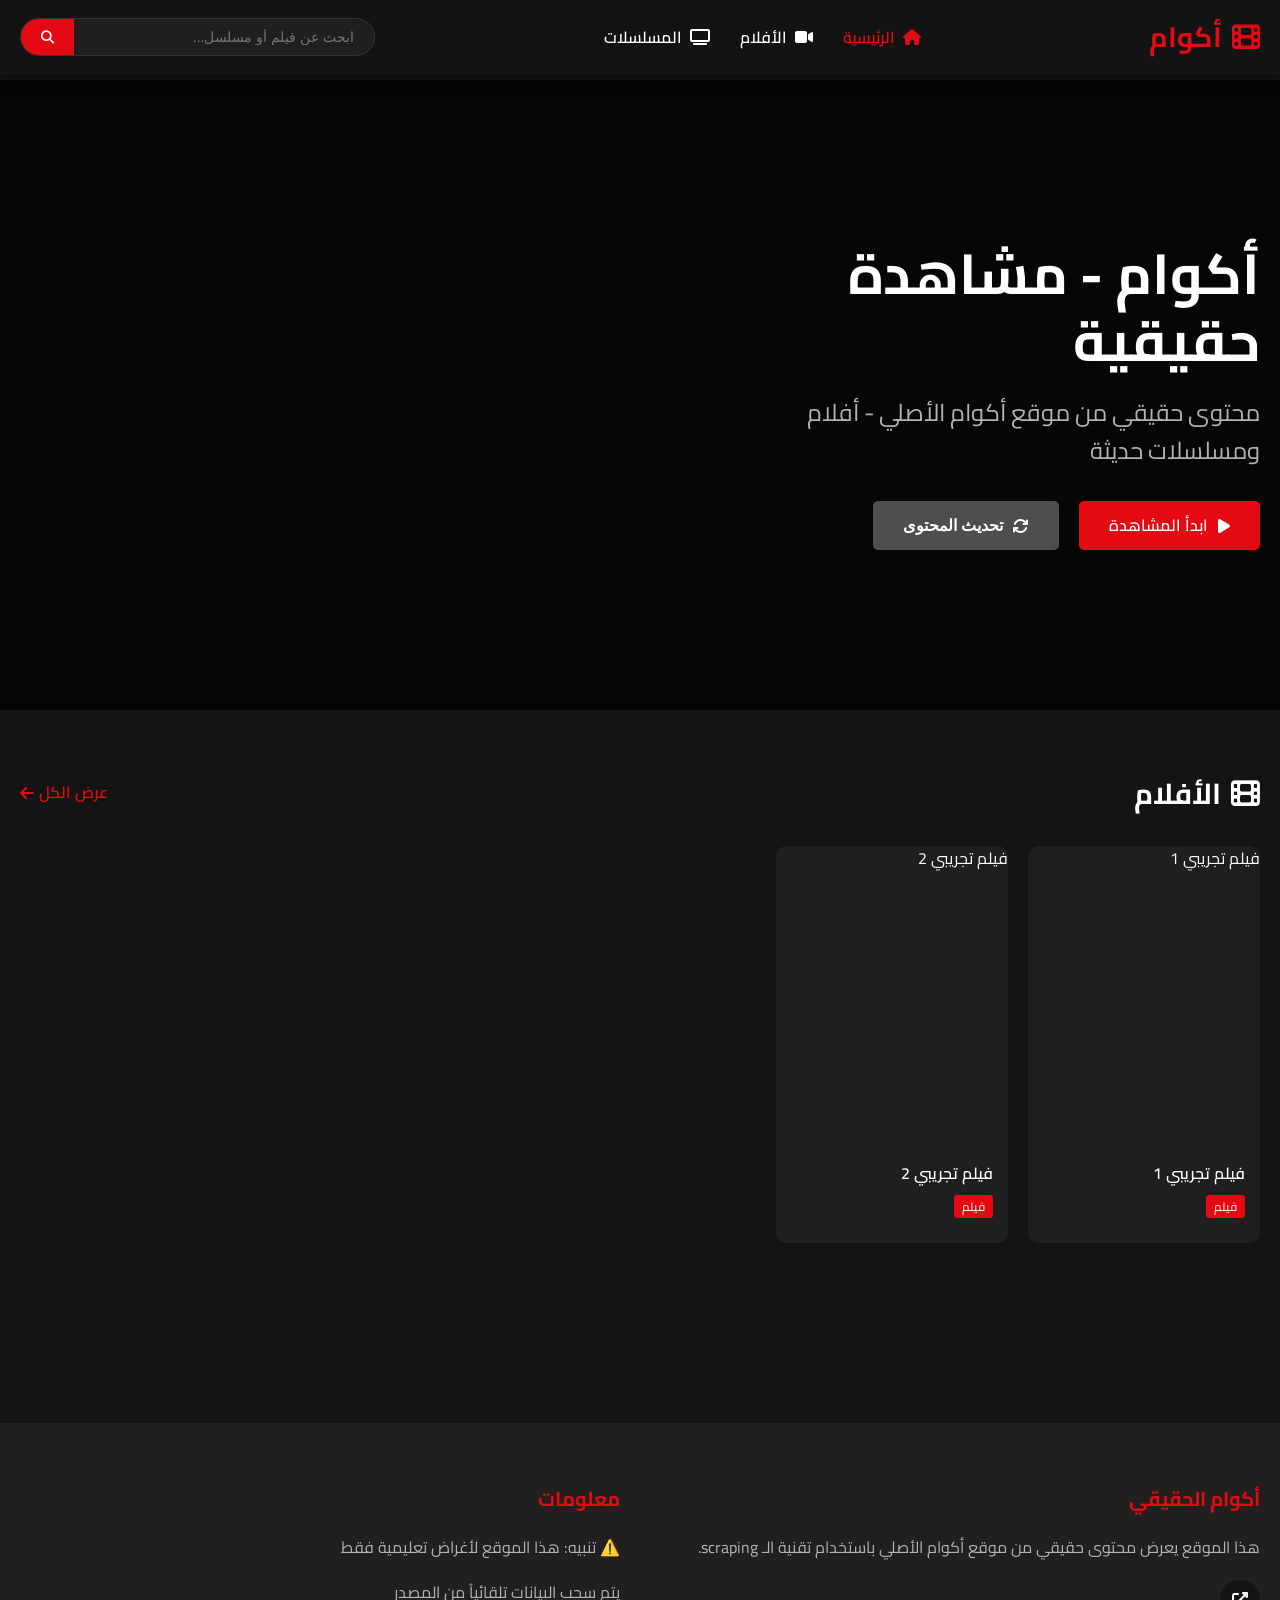
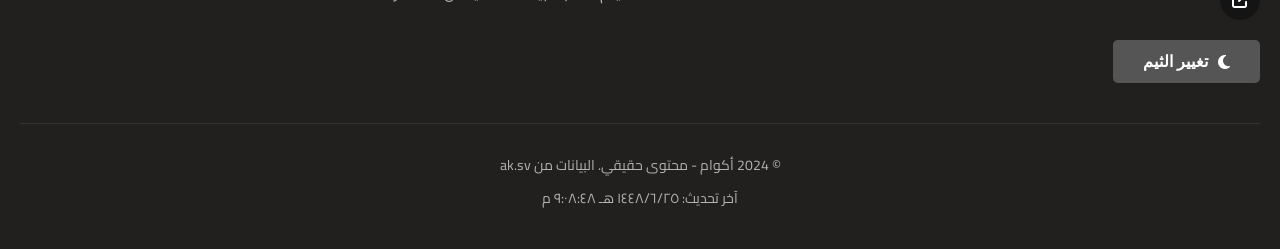
==== commit ea2e035d: "Update index.html" ====
--- a/index.html
+++ b/index.html
@@ -27,25 +27,13 @@
                         <li><a href="index.html" class="active"><i class="fas fa-home"></i> الرئيسية</a></li>
                         <li><a href="movies.html"><i class="fas fa-video"></i> الأفلام</a></li>
                         <li><a href="series.html"><i class="fas fa-tv"></i> المسلسلات</a></li>
-                        <li><a href="anime.html"><i class="fas fa-ghost"></i> الأنمي</a></li>
-                        <li><a href="shows.html"><i class="fas fa-play-circle"></i> العروض</a></li>
-                        <li class="dropdown">
-                            <a href="#"><i class="fas fa-bars"></i> الأقسام <i class="fas fa-chevron-down"></i></a>
-                            <div class="dropdown-content">
-                                <a href="category.html?cat=arabic">عربي</a>
-                                <a href="category.html?cat=turkish">تركي</a>
-                                <a href="category.html?cat=asian">اسيوي</a>
-                                <a href="category.html?cat=foreign">أجنبي</a>
-                                <a href="category.html?cat=indian">هندي</a>
-                            </div>
-                        </li>
                     </ul>
                 </div>
                 
                 <div class="nav-search">
                     <div class="search-box">
                         <input type="text" id="searchInput" placeholder="ابحث عن فيلم أو مسلسل...">
-                        <button onclick="search()"><i class="fas fa-search"></i></button>
+                        <button onclick="searchContent()"><i class="fas fa-search"></i></button>
                     </div>
                 </div>
                 
@@ -61,11 +49,13 @@
         <div class="hero-slider">
             <div class="slide active">
                 <div class="slide-content">
-                    <h1 class="hero-title">مشاهدة الأفلام والمسلسلات مجاناً</h1>
-                    <p class="hero-subtitle">أكبر مكتبة عربية للأفلام والمسلسلات التركية والاسيوية والعربية</p>
+                    <h1 class="hero-title">أكوام - مشاهدة حقيقية</h1>
+                    <p class="hero-subtitle">محتوى حقيقي من موقع أكوام الأصلي - أفلام ومسلسلات حديثة</p>
                     <div class="hero-buttons">
-                        <a href="movies.html" class="btn btn-primary"><i class="fas fa-play"></i> ابدأ المشاهدة</a>
-                        <a href="#trending" class="btn btn-secondary"><i class="fas fa-fire"></i> الأعلى تقييماً</a>
+                        <a href="#content" class="btn btn-primary"><i class="fas fa-play"></i> ابدأ المشاهدة</a>
+                        <button onclick="loadRealContent()" class="btn btn-secondary">
+                            <i class="fas fa-sync"></i> تحديث المحتوى
+                        </button>
                     </div>
                 </div>
             </div>
@@ -75,462 +65,29 @@
     <!-- Main Content -->
     <main class="main-content">
         <div class="container">
-            <!-- Featured Movies -->
-            <section class="section">
-                <div class="section-header">
-                    <h2 class="section-title"><i class="fas fa-star"></i> مميز اليوم</h2>
-                    <a href="movies.html?filter=featured" class="view-all">عرض الكل <i class="fas fa-arrow-left"></i></a>
-                </div>
-                <div class="movies-grid">
-                    <!-- Movie 1 -->
-                    <div class="movie-card">
-                        <a href="watch.html?id=1">
-                            <div class="movie-poster">
-                                <img src="https://via.placeholder.com/300x450/CCCCCC/333333?text=فيلم+1" alt="فيلم 1">
-                                <div class="movie-overlay">
-                                    <i class="fas fa-play"></i>
-                                </div>
-                                <span class="movie-quality">HD</span>
-                            </div>
-                            <div class="movie-info">
-                                <h3 class="movie-title">الفيلم الأول</h3>
-                                <div class="movie-meta">
-                                    <span class="movie-type">فيلم</span>
-                                    <span>2024</span>
-                                    <span><i class="fas fa-star"></i> 8.5</span>
-                                </div>
-                            </div>
-                        </a>
-                    </div>
-                    
-                    <!-- Movie 2 -->
-                    <div class="movie-card">
-                        <a href="watch.html?id=2">
-                            <div class="movie-poster">
-                                <img src="https://via.placeholder.com/300x450/CCCCCC/333333?text=فيلم+2" alt="فيلم 2">
-                                <div class="movie-overlay">
-                                    <i class="fas fa-play"></i>
-                                </div>
-                                <span class="movie-quality">FHD</span>
-                            </div>
-                            <div class="movie-info">
-                                <h3 class="movie-title">الفيلم الثاني</h3>
-                                <div class="movie-meta">
-                                    <span class="movie-type">فيلم</span>
-                                    <span>2023</span>
-                                    <span><i class="fas fa-star"></i> 7.8</span>
-                                </div>
-                            </div>
-                        </a>
-                    </div>
-                    
-                    <!-- Movie 3 -->
-                    <div class="movie-card">
-                        <a href="watch.html?id=3">
-                            <div class="movie-poster">
-                                <img src="https://via.placeholder.com/300x450/CCCCCC/333333?text=فيلم+3" alt="فيلم 3">
-                                <div class="movie-overlay">
-                                    <i class="fas fa-play"></i>
-                                </div>
-                                <span class="movie-quality">4K</span>
-                            </div>
-                            <div class="movie-info">
-                                <h3 class="movie-title">الفيلم الثالث</h3>
-                                <div class="movie-meta">
-                                    <span class="movie-type">فيلم</span>
-                                    <span>2024</span>
-                                    <span><i class="fas fa-star"></i> 9.0</span>
-                                </div>
-                            </div>
-                        </a>
-                    </div>
-                    
-                    <!-- Movie 4 -->
-                    <div class="movie-card">
-                        <a href="watch.html?id=4">
-                            <div class="movie-poster">
-                                <img src="https://via.placeholder.com/300x450/CCCCCC/333333?text=فيلم+4" alt="فيلم 4">
-                                <div class="movie-overlay">
-                                    <i class="fas fa-play"></i>
-                                </div>
-                                <span class="movie-quality">HD</span>
-                            </div>
-                            <div class="movie-info">
-                                <h3 class="movie-title">الفيلم الرابع</h3>
-                                <div class="movie-meta">
-                                    <span class="movie-type">فيلم</span>
-                                    <span>2023</span>
-                                    <span><i class="fas fa-star"></i> 8.2</span>
-                                </div>
-                            </div>
-                        </a>
-                    </div>
-                    
-                    <!-- Movie 5 -->
-                    <div class="movie-card">
-                        <a href="watch.html?id=5">
-                            <div class="movie-poster">
-                                <img src="https://via.placeholder.com/300x450/CCCCCC/333333?text=فيلم+5" alt="فيلم 5">
-                                <div class="movie-overlay">
-                                    <i class="fas fa-play"></i>
-                                </div>
-                                <span class="movie-quality">FHD</span>
-                            </div>
-                            <div class="movie-info">
-                                <h3 class="movie-title">الفيلم الخامس</h3>
-                                <div class="movie-meta">
-                                    <span class="movie-type">فيلم</span>
-                                    <span>2024</span>
-                                    <span><i class="fas fa-star"></i> 7.5</span>
-                                </div>
-                            </div>
-                        </a>
-                    </div>
-                    
-                    <!-- Movie 6 -->
-                    <div class="movie-card">
-                        <a href="watch.html?id=6">
-                            <div class="movie-poster">
-                                <img src="https://via.placeholder.com/300x450/CCCCCC/333333?text=فيلم+6" alt="فيلم 6">
-                                <div class="movie-overlay">
-                                    <i class="fas fa-play"></i>
-                                </div>
-                                <span class="movie-quality">HD</span>
-                            </div>
-                            <div class="movie-info">
-                                <h3 class="movie-title">الفيلم السادس</h3>
-                                <div class="movie-meta">
-                                    <span class="movie-type">فيلم</span>
-                                    <span>2022</span>
-                                    <span><i class="fas fa-star"></i> 8.9</span>
-                                </div>
-                            </div>
-                        </a>
-                    </div>
-                </div>
-            </section>
-
-            <!-- Latest Movies -->
-            <section class="section">
-                <div class="section-header">
-                    <h2 class="section-title"><i class="fas fa-film"></i> أحدث الأفلام</h2>
-                    <a href="movies.html" class="view-all">عرض الكل <i class="fas fa-arrow-left"></i></a>
-                </div>
-                <div class="movies-grid">
-                    <!-- Repeat 6 movie cards similar to above -->
-                    <div class="movie-card">
-                        <a href="watch.html?id=7">
-                            <div class="movie-poster">
-                                <img src="https://via.placeholder.com/300x450/CCCCCC/333333?text=فيلم+جديد+1" alt="فيلم جديد 1">
-                                <div class="movie-overlay">
-                                    <i class="fas fa-play"></i>
-                                </div>
-                                <span class="movie-quality">HD</span>
-                            </div>
-                            <div class="movie-info">
-                                <h3 class="movie-title">فيلم جديد 1</h3>
-                                <div class="movie-meta">
-                                    <span class="movie-type">فيلم</span>
-                                    <span>2024</span>
-                                    <span><i class="fas fa-star"></i> 8.0</span>
-                                </div>
-                            </div>
-                        </a>
-                    </div>
-                    
-                    <div class="movie-card">
-                        <a href="watch.html?id=8">
-                            <div class="movie-poster">
-                                <img src="https://via.placeholder.com/300x450/CCCCCC/333333?text=فيلم+جديد+2" alt="فيلم جديد 2">
-                                <div class="movie-overlay">
-                                    <i class="fas fa-play"></i>
-                                </div>
-                                <span class="movie-quality">FHD</span>
-                            </div>
-                            <div class="movie-info">
-                                <h3 class="movie-title">فيلم جديد 2</h3>
-                                <div class="movie-meta">
-                                    <span class="movie-type">فيلم</span>
-                                    <span>2024</span>
-                                    <span><i class="fas fa-star"></i> 7.2</span>
-                                </div>
-                            </div>
-                        </a>
-                    </div>
-                    
-                    <div class="movie-card">
-                        <a href="watch.html?id=9">
-                            <div class="movie-poster">
-                                <img src="https://via.placeholder.com/300x450/CCCCCC/333333?text=فيلم+جديد+3" alt="فيلم جديد 3">
-                                <div class="movie-overlay">
-                                    <i class="fas fa-play"></i>
-                                </div>
-                                <span class="movie-quality">HD</span>
-                            </div>
-                            <div class="movie-info">
-                                <h3 class="movie-title">فيلم جديد 3</h3>
-                                <div class="movie-meta">
-                                    <span class="movie-type">فيلم</span>
-                                    <span>2024</span>
-                                    <span><i class="fas fa-star"></i> 8.5</span>
-                                </div>
-                            </div>
-                        </a>
-                    </div>
-                    
-                    <div class="movie-card">
-                        <a href="watch.html?id=10">
-                            <div class="movie-poster">
-                                <img src="https://via.placeholder.com/300x450/CCCCCC/333333?text=فيلم+جديد+4" alt="فيلم جديد 4">
-                                <div class="movie-overlay">
-                                    <i class="fas fa-play"></i>
-                                </div>
-                                <span class="movie-quality">4K</span>
-                            </div>
-                            <div class="movie-info">
-                                <h3 class="movie-title">فيلم جديد 4</h3>
-                                <div class="movie-meta">
-                                    <span class="movie-type">فيلم</span>
-                                    <span>2024</span>
-                                    <span><i class="fas fa-star"></i> 9.1</span>
-                                </div>
-                            </div>
-                        </a>
-                    </div>
-                    
-                    <div class="movie-card">
-                        <a href="watch.html?id=11">
-                            <div class="movie-poster">
-                                <img src="https://via.placeholder.com/300x450/CCCCCC/333333?text=فيلم+جديد+5" alt="فيلم جديد 5">
-                                <div class="movie-overlay">
-                                    <i class="fas fa-play"></i>
-                                </div>
-                                <span class="movie-quality">HD</span>
-                            </div>
-                            <div class="movie-info">
-                                <h3 class="movie-title">فيلم جديد 5</h3>
-                                <div class="movie-meta">
-                                    <span class="movie-type">فيلم</span>
-                                    <span>2024</span>
-                                    <span><i class="fas fa-star"></i> 7.8</span>
-                                </div>
-                            </div>
-                        </a>
-                    </div>
-                    
-                    <div class="movie-card">
-                        <a href="watch.html?id=12">
-                            <div class="movie-poster">
-                                <img src="https://via.placeholder.com/300x450/CCCCCC/333333?text=فيلم+جديد+6" alt="فيلم جديد 6">
-                                <div class="movie-overlay">
-                                    <i class="fas fa-play"></i>
-                                </div>
-                                <span class="movie-quality">FHD</span>
-                            </div>
-                            <div class="movie-info">
-                                <h3 class="movie-title">فيلم جديد 6</h3>
-                                <div class="movie-meta">
-                                    <span class="movie-type">فيلم</span>
-                                    <span>2024</span>
-                                    <span><i class="fas fa-star"></i> 8.3</span>
-                                </div>
-                            </div>
-                        </a>
-                    </div>
-                </div>
-            </section>
-
-            <!-- Latest Series -->
-            <section class="section">
-                <div class="section-header">
-                    <h2 class="section-title"><i class="fas fa-tv"></i> أحدث المسلسلات</h2>
-                    <a href="series.html" class="view-all">عرض الكل <i class="fas fa-arrow-left"></i></a>
-                </div>
-                <div class="movies-grid">
-                    <!-- Series cards similar to movies -->
-                    <div class="movie-card">
-                        <a href="watch.html?id=13">
-                            <div class="movie-poster">
-                                <img src="https://via.placeholder.com/300x450/CCCCCC/333333?text=مسلسل+1" alt="مسلسل 1">
-                                <div class="movie-overlay">
-                                    <i class="fas fa-play"></i>
-                                </div>
-                                <span class="movie-quality">HD</span>
-                                <span class="movie-episodes">24 حلقة</span>
-                            </div>
-                            <div class="movie-info">
-                                <h3 class="movie-title">المسلسل الأول</h3>
-                                <div class="movie-meta">
-                                    <span class="movie-type">مسلسل</span>
-                                    <span>2024</span>
-                                    <span><i class="fas fa-star"></i> 9.2</span>
-                                </div>
-                            </div>
-                        </a>
-                    </div>
-                    
-                    <div class="movie-card">
-                        <a href="watch.html?id=14">
-                            <div class="movie-poster">
-                                <img src="https://via.placeholder.com/300x450/CCCCCC/333333?text=مسلسل+2" alt="مسلسل 2">
-                                <div class="movie-overlay">
-                                    <i class="fas fa-play"></i>
-                                </div>
-                                <span class="movie-quality">FHD</span>
-                                <span class="movie-episodes">16 حلقة</span>
-                            </div>
-                            <div class="movie-info">
-                                <h3 class="movie-title">المسلسل الثاني</h3>
-                                <div class="movie-meta">
-                                    <span class="movie-type">مسلسل</span>
-                                    <span>2024</span>
-                                    <span><i class="fas fa-star"></i> 8.7</span>
-                                </div>
-                            </div>
-                        </a>
-                    </div>
-                    
-                    <div class="movie-card">
-                        <a href="watch.html?id=15">
-                            <div class="movie-poster">
-                                <img src="https://via.placeholder.com/300x450/CCCCCC/333333?text=مسلسل+3" alt="مسلسل 3">
-                                <div class="movie-overlay">
-                                    <i class="fas fa-play"></i>
-                                </div>
-                                <span class="movie-quality">HD</span>
-                                <span class="movie-episodes">32 حلقة</span>
-                            </div>
-                            <div class="movie-info">
-                                <h3 class="movie-title">المسلسل الثالث</h3>
-                                <div class="movie-meta">
-                                    <span class="movie-type">مسلسل</span>
-                                    <span>2024</span>
-                                    <span><i class="fas fa-star"></i> 9.0</span>
-                                </div>
-                            </div>
-                        </a>
-                    </div>
-                    
-                    <div class="movie-card">
-                        <a href="watch.html?id=16">
-                            <div class="movie-poster">
-                                <img src="https://via.placeholder.com/300x450/CCCCCC/333333?text=مسلسل+4" alt="مسلسل 4">
-                                <div class="movie-overlay">
-                                    <i class="fas fa-play"></i>
-                                </div>
-                                <span class="movie-quality">4K</span>
-                                <span class="movie-episodes">20 حلقة</span>
-                            </div>
-                            <div class="movie-info">
-                                <h3 class="movie-title">المسلسل الرابع</h3>
-                                <div class="movie-meta">
-                                    <span class="movie-type">مسلسل</span>
-                                    <span>2024</span>
-                                    <span><i class="fas fa-star"></i> 8.5</span>
-                                </div>
-                            </div>
-                        </a>
-                    </div>
-                    
-                    <div class="movie-card">
-                        <a href="watch.html?id=17">
-                            <div class="movie-poster">
-                                <img src="https://via.placeholder.com/300x450/CCCCCC/333333?text=مسلسل+5" alt="مسلسل 5">
-                                <div class="movie-overlay">
-                                    <i class="fas fa-play"></i>
-                                </div>
-                                <span class="movie-quality">HD</span>
-                                <span class="movie-episodes">24 حلقة</span>
-                            </div>
-                            <div class="movie-info">
-                                <h3 class="movie-title">المسلسل الخامس</h3>
-                                <div class="movie-meta">
-                                    <span class="movie-type">مسلسل</span>
-                                    <span>2024</span>
-                                    <span><i class="fas fa-star"></i> 8.9</span>
-                                </div>
-                            </div>
-                        </a>
-                    </div>
-                    
-                    <div class="movie-card">
-                        <a href="watch.html?id=18">
-                            <div class="movie-poster">
-                                <img src="https://via.placeholder.com/300x450/CCCCCC/333333?text=مسلسل+6" alt="مسلسل 6">
-                                <div class="movie-overlay">
-                                    <i class="fas fa-play"></i>
-                                </div>
-                                <span class="movie-quality">FHD</span>
-                                <span class="movie-episodes">30 حلقة</span>
-                            </div>
-                            <div class="movie-info">
-                                <h3 class="movie-title">المسلسل السادس</h3>
-                                <div class="movie-meta">
-                                    <span class="movie-type">مسلسل</span>
-                                    <span>2024</span>
-                                    <span><i class="fas fa-star"></i> 9.1</span>
-                                </div>
-                            </div>
-                        </a>
-                    </div>
-                </div>
-            </section>
-
-            <!-- Categories -->
-            <section class="section">
-                <div class="section-header">
-                    <h2 class="section-title"><i class="fas fa-th-large"></i> الأقسام</h2>
-                </div>
-                <div class="categories-grid">
-                    <a href="category.html?cat=arabic" class="category-card">
-                        <div class="category-icon">
-                            <i class="fas fa-flag"></i>
-                        </div>
-                        <h3>عربي</h3>
-                        <p>أفلام ومسلسلات عربية</p>
-                    </a>
-                    
-                    <a href="category.html?cat=turkish" class="category-card">
-                        <div class="category-icon">
-                            <i class="fas fa-mosque"></i>
-                        </div>
-                        <h3>تركي</h3>
-                        <p>أفضل المسلسلات التركية</p>
-                    </a>
-                    
-                    <a href="category.html?cat=asian" class="category-card">
-                        <div class="category-icon">
-                            <i class="fas fa-globe-asia"></i>
-                        </div>
-                        <h3>اسيوي</h3>
-                        <p>دراما وكورية ويابانية</p>
-                    </a>
-                    
-                    <a href="category.html?cat=foreign" class="category-card">
-                        <div class="category-icon">
-                            <i class="fas fa-globe-americas"></i>
-                        </div>
-                        <h3>أجنبي</h3>
-                        <p>هوليود وأوروبية</p>
-                    </a>
-                    
-                    <a href="category.html?cat=indian" class="category-card">
-                        <div class="category-icon">
-                            <i class="fas fa-pepper-hot"></i>
-                        </div>
-                        <h3>هندي</h3>
-                        <p>أفلام ومسلسلات هندية</p>
-                    </a>
-                    
-                    <a href="category.html?cat=documentary" class="category-card">
-                        <div class="category-icon">
-                            <i class="fas fa-camera"></i>
-                        </div>
-                        <h3>وثائقيات</h3>
-                        <p>برامج وثائقية</p>
-                    </a>
-                </div>
-            </section>
+            <!-- Loading Indicator -->
+            <div id="loadingIndicator" class="loading-spinner">
+                <div class="spinner"></div>
+                <p>جاري تحميل المحتوى من أكوام...</p>
+            </div>
+
+            <!-- Content Sections -->
+            <div id="contentSections"></div>
+
+            <!-- Error Message -->
+            <div id="errorMessage" class="error-message" style="display: none;">
+                <i class="fas fa-exclamation-triangle"></i>
+                <h3>حدث خطأ في تحميل المحتوى</h3>
+                <p>قد يكون هناك مشكلة في الاتصال أو تم حظر الموقع. حاول:</p>
+                <div class="error-actions">
+                    <button onclick="loadRealContent()" class="btn btn-primary">
+                        <i class="fas fa-redo"></i> إعادة المحاولة
+                    </button>
+                    <button onclick="useFallbackContent()" class="btn btn-secondary">
+                        <i class="fas fa-eye"></i> عرض محتوى تجريبي
+                    </button>
+                </div>
+            </div>
         </div>
     </main>
 
@@ -539,73 +96,215 @@
         <div class="container">
             <div class="footer-content">
                 <div class="footer-section">
-                    <h3>أكوام</h3>
-                    <p>منصة مشاهدة الأفلام والمسلسلات العربية والتركية والأجنبية مجاناً وبجودة عالية.</p>
+                    <h3>أكوام الحقيقي</h3>
+                    <p>هذا الموقع يعرض محتوى حقيقي من موقع أكوام الأصلي باستخدام تقنية الـ scraping.</p>
                     <div class="social-links">
-                        <a href="#"><i class="fab fa-facebook"></i></a>
-                        <a href="#"><i class="fab fa-twitter"></i></a>
-                        <a href="#"><i class="fab fa-telegram"></i></a>
-                        <a href="#"><i class="fab fa-youtube"></i></a>
+                        <a href="https://ak.sv" target="_blank" title="الموقع الأصلي">
+                            <i class="fas fa-external-link-alt"></i>
+                        </a>
                     </div>
                 </div>
                 
                 <div class="footer-section">
-                    <h3>روابط سريعة</h3>
-                    <ul>
-                        <li><a href="index.html">الرئيسية</a></li>
-                        <li><a href="movies.html">الأفلام</a></li>
-                        <li><a href="series.html">المسلسلات</a></li>
-                        <li><a href="shows.html">العروض</a></li>
-                        <li><a href="about.html">عن الموقع</a></li>
-                    </ul>
-                </div>
-                
-                <div class="footer-section">
-                    <h3>الأقسام</h3>
-                    <ul>
-                        <li><a href="category.html?cat=arabic">عربي</a></li>
-                        <li><a href="category.html?cat=turkish">تركي</a></li>
-                        <li><a href="category.html?cat=asian">اسيوي</a></li>
-                        <li><a href="category.html?cat=foreign">أجنبي</a></li>
-                        <li><a href="category.html?cat=indian">هندي</a></li>
-                    </ul>
-                </div>
-                
-                <div class="footer-section">
-                    <h3>الدعم</h3>
-                    <ul>
-                        <li><a href="contact.html">اتصل بنا</a></li>
-                        <li><a href="privacy.html">سياسة الخصوصية</a></li>
-                        <li><a href="terms.html">شروط الاستخدام</a></li>
-                        <li><a href="dmca.html">DMCA</a></li>
-                    </ul>
+                    <h3>معلومات</h3>
+                    <p>⚠️ تنبيه: هذا الموقع لأغراض تعليمية فقط</p>
+                    <p>يتم سحب البيانات تلقائياً من المصدر</p>
                 </div>
             </div>
             
             <div class="footer-bottom">
-                <p>© 2024 أكوام. جميع الحقوق محفوظة. هذا الموقع لأغراض تعليمية فقط.</p>
-                <p>المحتوى من مصادر عامة على الإنترنت</p>
+                <p>© 2024 أكوام - محتوى حقيقي. البيانات من <a href="https://ak.sv" target="_blank">ak.sv</a></p>
+                <p>آخر تحديث: <span id="lastUpdate">--</span></p>
             </div>
         </div>
     </footer>
 
     <!-- JavaScript -->
     <script src="js/main.js"></script>
+    <script src="js/scraper.js"></script>
     <script>
-        // Simple search function
-        function search() {
-            const query = document.getElementById('searchInput').value;
-            if (query.trim() !== '') {
+        // Global variables
+        let akwamData = null;
+        const lastUpdateElement = document.getElementById('lastUpdate');
+
+        // Load real content on page load
+        document.addEventListener('DOMContentLoaded', function() {
+            updateLastUpdateTime();
+            loadRealContent();
+            
+            // Auto-refresh every 30 minutes
+            setInterval(loadRealContent, 30 * 60 * 1000);
+        });
+
+        async function loadRealContent() {
+            showLoading(true);
+            hideError();
+            
+            try {
+                // Fetch real data from Akwam
+                akwamData = await akwamScraper.fetchHomePage();
+                
+                if (akwamData && akwamData.sections && akwamData.sections.length > 0) {
+                    renderContent(akwamData);
+                    updateLastUpdateTime();
+                } else {
+                    throw new Error('No data received');
+                }
+                
+            } catch (error) {
+                console.error('Failed to load content:', error);
+                showError('فشل في تحميل المحتوى من أكوام. تأكد من اتصالك بالإنترنت.');
+            } finally {
+                showLoading(false);
+            }
+        }
+
+        function renderContent(data) {
+            const container = document.getElementById('contentSections');
+            let html = '';
+            
+            data.sections.forEach(section => {
+                if (section.items && section.items.length > 0) {
+                    html += `
+                        <section class="section">
+                            <div class="section-header">
+                                <h2 class="section-title">
+                                    <i class="fas fa-${getSectionIcon(section.type)}"></i> ${section.title}
+                                </h2>
+                                <a href="#" onclick="viewAll('${section.type}')" class="view-all">
+                                    عرض الكل <i class="fas fa-arrow-left"></i>
+                                </a>
+                            </div>
+                            <div class="movies-grid">
+                                ${section.items.map(item => `
+                                    <div class="movie-card">
+                                        <a href="watch.html?url=${encodeURIComponent(item.url)}&type=${item.type}" 
+                                           onclick="previewContent(event, '${item.url}', '${item.type}')">
+                                            <div class="movie-poster">
+                                                ${item.poster ? 
+                                                    `<img src="${item.poster}" alt="${item.title}" 
+                                                         onerror="this.src='https://via.placeholder.com/300x450/333/666?text=${encodeURIComponent(item.title)}'">` :
+                                                    `<div class="no-poster">${item.title.substring(0, 20)}</div>`
+                                                }
+                                                <div class="movie-overlay">
+                                                    <i class="fas fa-play"></i>
+                                                </div>
+                                                ${item.quality ? `<span class="movie-quality">${item.quality}</span>` : ''}
+                                                ${item.year ? `<span class="movie-year">${item.year}</span>` : ''}
+                                            </div>
+                                            <div class="movie-info">
+                                                <h3 class="movie-title" title="${item.title}">
+                                                    ${item.title.length > 30 ? item.title.substring(0, 30) + '...' : item.title}
+                                                </h3>
+                                                <div class="movie-meta">
+                                                    <span class="movie-type">${getTypeArabic(item.type)}</span>
+                                                    ${item.year ? `<span>${item.year}</span>` : ''}
+                                                </div>
+                                            </div>
+                                        </a>
+                                    </div>
+                                `).join('')}
+                            </div>
+                        </section>
+                    `;
+                }
+            });
+            
+            container.innerHTML = html || '<p class="no-content">لا يوجد محتوى متاح حالياً</p>';
+        }
+
+        function previewContent(event, url, type) {
+            event.preventDefault();
+            
+            // Show loading for preview
+            const card = event.target.closest('.movie-card');
+            if (card) {
+                const overlay = card.querySelector('.movie-overlay');
+                overlay.innerHTML = '<i class="fas fa-spinner fa-spin"></i>';
+                
+                // Fetch details and redirect
+                setTimeout(() => {
+                    window.location.href = `watch.html?url=${encodeURIComponent(url)}&type=${type}`;
+                }, 500);
+            }
+        }
+
+        function searchContent() {
+            const query = document.getElementById('searchInput').value.trim();
+            if (query) {
                 window.location.href = `search.html?q=${encodeURIComponent(query)}`;
             }
         }
-        
+
+        function viewAll(type) {
+            if (type === 'movies') {
+                window.location.href = 'movies.html';
+            } else if (type === 'series') {
+                window.location.href = 'series.html';
+            } else {
+                // Generic view all
+                window.location.href = `search.html?type=${type}`;
+            }
+        }
+
+        function getSectionIcon(type) {
+            switch(type) {
+                case 'movies': return 'film';
+                case 'series': return 'tv';
+                case 'featured': return 'star';
+                default: return 'video';
+            }
+        }
+
+        function getTypeArabic(type) {
+            switch(type) {
+                case 'movie': return 'فيلم';
+                case 'series': return 'مسلسل';
+                case 'featured': return 'مميز';
+                default: return type;
+            }
+        }
+
+        function showLoading(show) {
+            const loader = document.getElementById('loadingIndicator');
+            loader.style.display = show ? 'block' : 'none';
+            
+            if (show) {
+                document.getElementById('contentSections').innerHTML = '';
+            }
+        }
+
+        function showError(message) {
+            const errorDiv = document.getElementById('errorMessage');
+            errorDiv.style.display = 'block';
+            errorDiv.querySelector('p').textContent = message;
+        }
+
+        function hideError() {
+            document.getElementById('errorMessage').style.display = 'none';
+        }
+
+        function useFallbackContent() {
+            // Use fallback data
+            akwamData = akwamScraper.getFallbackData();
+            renderContent(akwamData);
+            hideError();
+            showLoading(false);
+        }
+
+        function updateLastUpdateTime() {
+            const now = new Date();
+            const timeString = now.toLocaleTimeString('ar-SA');
+            const dateString = now.toLocaleDateString('ar-SA');
+            lastUpdateElement.textContent = `${dateString} ${timeString}`;
+        }
+
         // Enter key search
         document.getElementById('searchInput').addEventListener('keypress', function(e) {
             if (e.key === 'Enter') {
-                search();
+                searchContent();
             }
         });
     </script>
 </body>
-</html>+</html>
